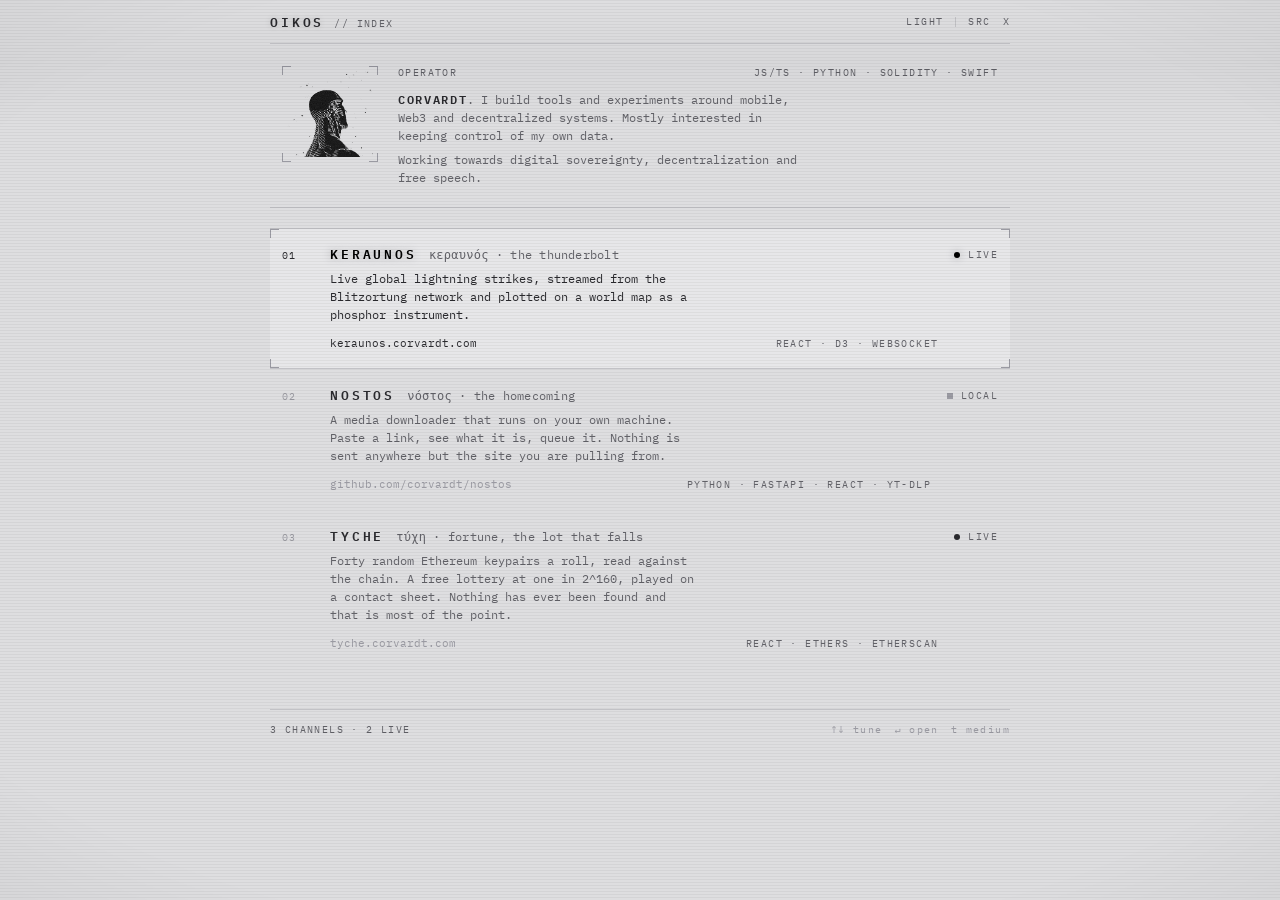
==== index.html @ 9ab6b2e3 "Put the mark on a tile, like the others" ====
<!doctype html>
<html lang="en">
  <head>
    <meta charset="UTF-8" />
    <link rel="icon" type="image/svg+xml" href="/glyph.svg" />
    <!-- Saved to a home screen, iOS ignores the favicon and will screenshot the
         page unless it is handed one of these. It masks its own rounded corners,
         so this one is drawn square and full bleed with the letter held clear of
         the crop; rounding it here would round it twice and show void at the
         corners. -->
    <link rel="apple-touch-icon" href="/apple-touch-icon.png" />
    <meta name="viewport" content="width=device-width, initial-scale=1.0" />
    <meta name="theme-color" content="#0a0a0b" media="(prefers-color-scheme: dark)" />
    <meta name="theme-color" content="#dedee0" media="(prefers-color-scheme: light)" />
    <meta name="description" content="oikos · a collection of projects and experiments." />
    <title>Oikos</title>

    <!-- The unfurl. `og.png` is drawn by `og.py` from the same catalogue the
         page renders, so the card cannot claim a station that is not here. -->
    <meta property="og:type" content="website" />
    <meta property="og:url" content="https://corvardt.com/" />
    <meta property="og:title" content="oikos // index" />
    <meta
      property="og:description"
      content="A collection of projects and experiments."
    />
    <meta property="og:image" content="https://corvardt.com/og.png" />
    <meta property="og:image:width" content="1200" />
    <meta property="og:image:height" content="630" />
    <meta
      property="og:image:alt"
      content="The oikos index on a black tube: the wordmark, then each project as a numbered channel with its stack and whether it is on air."
    />
    <meta name="twitter:card" content="summary_large_image" />
    <meta name="twitter:creator" content="@corvardt" />
    <!-- The two weights the first screen is built from, fetched in parallel with
         the stylesheet that declares them rather than after it. -->
    <link rel="preload" as="font" type="font/woff2" href="/fonts/ibm-plex-mono-400-latin.woff2" crossorigin />
    <link rel="preload" as="font" type="font/woff2" href="/fonts/ibm-plex-mono-600-latin.woff2" crossorigin />
    <link rel="stylesheet" href="/crt.css" />
    <link rel="stylesheet" href="/index.css" />
    <script>
      // Resolve the medium before first paint so the tube never flashes on
      // paper. The cookie is written on `.corvardt.com`, so a choice made on any
      // project carries here and back again.
      (function () {
        var m = document.cookie.match(/(?:^|;\s*)corvardt-theme=(dark|light)/);
        var t = m ? m[1] : matchMedia('(prefers-color-scheme: light)').matches ? 'light' : 'dark';
        document.documentElement.dataset.theme = t;
      })();
    </script>
  </head>
  <body>
    <div class="tube">
      <header class="head">
        <div class="mark">
          <span class="wordmark glow">OIKOS</span>
          <span class="label">&#47;&#47; index</span>
        </div>

        <nav class="controls">
          <button type="button" class="label" data-medium>dark</button>
          <span class="rule" aria-hidden="true"></span>
          <a class="label" href="https://github.com/corvardt" target="_blank" rel="noreferrer">src</a>
          <a class="label" href="https://twitter.com/corvardt" target="_blank" rel="noreferrer">x</a>
        </nav>
      </header>

      <main>
        <section class="operator">
          <figure class="portrait">
            <img src="/portrait.jpg" width="283" height="283" alt="corvardt" />
            <span class="tick tl"></span>
            <span class="tick tr"></span>
            <span class="tick bl"></span>
            <span class="tick br"></span>
          </figure>

          <div class="ident">
            <div class="foot">
              <span class="label">operator</span>
              <span class="label">js/ts · python · solidity · swift</span>
            </div>
            <p>
              <span class="who">CORVARDT</span>. I build tools and experiments around mobile,
              Web3 and decentralized systems. Mostly interested in keeping control of my own data.
            </p>
            <p class="creed">
              Working towards digital sovereignty, decentralization and free speech.
            </p>
          </div>
        </section>

        <ul class="records"></ul>
      </main>

      <footer class="footer">
        <span class="label" data-count></span>
        <span class="keys" aria-hidden="true">
          <kbd>↑↓ tune</kbd>
          <kbd>↵ open</kbd>
          <kbd>t medium</kbd>
        </span>
      </footer>
    </div>

    <!-- The glass. Above everything, catches nothing. -->
    <div class="crt" aria-hidden="true">
      <div class="crt-sweep"></div>
      <div class="crt-scanlines"></div>
      <div class="crt-vignette"></div>
    </div>

    <script type="module" src="/index.js"></script>
  </body>
</html>
---- crt.css ----
/* ── crt.css ────────────────────────────────────────────────────────────────
   The shared medium. Palette, glass and decay, carried verbatim from Keraunos
   so the index and every project subdomain are the same instrument. Nothing
   page-specific belongs in here — see index.css for that. */

/* ── Type ───────────────────────────────────────────────────────────────────
   Served from this origin, not from Google. A page whose creed line is about
   keeping control of your own data has no business handing every visitor's IP
   to a third party for a typeface. The files travel with this stylesheet: copy
   `fonts/` alongside it into each project.

   Latin and latin-ext only — Plex Mono ships no Greek, so the etymologies fall
   to the system mono either way, and `unicode-range` keeps latin-ext off the
   wire until something actually needs it. */
@font-face {
  font-family: 'IBM Plex Mono';
  font-style: normal;
  font-weight: 400;
  font-display: swap;
  src: url('/fonts/ibm-plex-mono-400-latin.woff2') format('woff2');
  unicode-range: U+0000-00FF, U+0131, U+0152-0153, U+02BB-02BC, U+02C6, U+02DA,
    U+02DC, U+0304, U+0308, U+0329, U+2000-206F, U+20AC, U+2122, U+2191, U+2193,
    U+2212, U+2215, U+FEFF, U+FFFD;
}

@font-face {
  font-family: 'IBM Plex Mono';
  font-style: normal;
  font-weight: 400;
  font-display: swap;
  src: url('/fonts/ibm-plex-mono-400-latin-ext.woff2') format('woff2');
  unicode-range: U+0100-02BA, U+02BD-02C5, U+02C7-02CC, U+02CE-02D7, U+02DD-02FF,
    U+0304, U+0308, U+0329, U+1D00-1DBF, U+1E00-1E9F, U+1EF2-1EFF, U+2020,
    U+20A0-20AB, U+20AD-20C0, U+2113, U+2C60-2C7F, U+A720-A7FF;
}

@font-face {
  font-family: 'IBM Plex Mono';
  font-style: normal;
  font-weight: 500;
  font-display: swap;
  src: url('/fonts/ibm-plex-mono-500-latin.woff2') format('woff2');
  unicode-range: U+0000-00FF, U+0131, U+0152-0153, U+02BB-02BC, U+02C6, U+02DA,
    U+02DC, U+0304, U+0308, U+0329, U+2000-206F, U+20AC, U+2122, U+2191, U+2193,
    U+2212, U+2215, U+FEFF, U+FFFD;
}

@font-face {
  font-family: 'IBM Plex Mono';
  font-style: normal;
  font-weight: 500;
  font-display: swap;
  src: url('/fonts/ibm-plex-mono-500-latin-ext.woff2') format('woff2');
  unicode-range: U+0100-02BA, U+02BD-02C5, U+02C7-02CC, U+02CE-02D7, U+02DD-02FF,
    U+0304, U+0308, U+0329, U+1D00-1DBF, U+1E00-1E9F, U+1EF2-1EFF, U+2020,
    U+20A0-20AB, U+20AD-20C0, U+2113, U+2C60-2C7F, U+A720-A7FF;
}

@font-face {
  font-family: 'IBM Plex Mono';
  font-style: normal;
  font-weight: 600;
  font-display: swap;
  src: url('/fonts/ibm-plex-mono-600-latin.woff2') format('woff2');
  unicode-range: U+0000-00FF, U+0131, U+0152-0153, U+02BB-02BC, U+02C6, U+02DA,
    U+02DC, U+0304, U+0308, U+0329, U+2000-206F, U+20AC, U+2122, U+2191, U+2193,
    U+2212, U+2215, U+FEFF, U+FFFD;
}

@font-face {
  font-family: 'IBM Plex Mono';
  font-style: normal;
  font-weight: 600;
  font-display: swap;
  src: url('/fonts/ibm-plex-mono-600-latin-ext.woff2') format('woff2');
  unicode-range: U+0100-02BA, U+02BD-02C5, U+02C7-02CC, U+02CE-02D7, U+02DD-02FF,
    U+0304, U+0308, U+0329, U+1D00-1DBF, U+1E00-1E9F, U+1EF2-1EFF, U+2020,
    U+20A0-20AB, U+20AD-20C0, U+2113, U+2C60-2C7F, U+A720-A7FF;
}

/* ── Dark ───────────────────────────────────────────────────────────────────
   Light emitted on black. White is reserved: nothing in the interface reaches
   it except the record currently tuned in. */
:root,
:root[data-theme='dark'] {
  color-scheme: dark;

  --c-void: #0a0a0b;
  --c-panel: #0f0f11;
  --c-line: #26262b;
  --c-land: #4c4c55;
  --c-dim: #7b7b81;
  --c-text: #c8c8cc;
  --c-strike: #ffffff;

  --ink-hot: #ffffff;
  --ink-rest: #c8c8cc;
  --scan: rgba(255, 255, 255, 0.05);
  --sweep: rgba(255, 255, 255, 0.028);
  --vignette: rgba(0, 0, 0, 0.62);
  --bloom: rgba(255, 255, 255, 0.14);
  --bloom-hot: rgba(255, 255, 255, 0.3);
}

/* ── Light ──────────────────────────────────────────────────────────────────
   The other readout: ink on a chart recorder's roll. A tube cannot be
   inverted, so light mode changes medium instead. Black takes over the
   reserved role; cool neutral stock, never cream. */
:root[data-theme='light'] {
  color-scheme: light;

  --c-void: #dedee0;
  --c-panel: #e7e7e9;
  --c-line: #c2c2c6;
  --c-land: #9a9aa2;
  --c-dim: #626268;
  --c-text: #2a2a2e;
  --c-strike: #000000;

  --ink-hot: #000000;
  --ink-rest: #2a2a2e;
  --scan: rgba(0, 0, 0, 0.045);
  --sweep: rgba(0, 0, 0, 0.022);
  --vignette: rgba(0, 0, 0, 0.14);
  /* Ink bleeds into paper fibres rather than glowing. */
  --bloom: rgba(0, 0, 0, 0.16);
  --bloom-hot: rgba(0, 0, 0, 0.28);
}

*,
*::before,
*::after {
  box-sizing: border-box;
  margin: 0;
  padding: 0;
}

html,
body {
  height: 100%;
}

body {
  background: var(--c-void);
  color: var(--c-text);
  font-family: 'IBM Plex Mono', ui-monospace, SFMono-Regular, monospace;
  font-size: 12px;
  line-height: 18px;
  /* Digits must not jitter as readouts tick. */
  font-variant-numeric: tabular-nums;
  -webkit-font-smoothing: antialiased;
}

:focus-visible {
  outline: 1px solid var(--c-text);
  outline-offset: 2px;
}

/* ── Phosphor bloom ─────────────────────────────────────────────────────────
   Lit pixels bleed into the glass. Reserved for live values, never for
   labels: the glow marks what is actually reading. */
.glow {
  text-shadow: 0 0 6px var(--bloom);
}

.glow-hot {
  text-shadow: 0 0 10px var(--bloom-hot);
}

/* ── The decay rule ─────────────────────────────────────────────────────────
   Anything that arrives comes in at full white and settles into the gray of
   the interface. */
@keyframes settle {
  from {
    color: var(--ink-hot);
    text-shadow: 0 0 10px var(--bloom-hot);
  }
  to {
    color: var(--ink-rest);
    text-shadow: 0 0 6px var(--bloom);
  }
}

@keyframes breathe {
  0%,
  100% {
    opacity: 1;
  }
  50% {
    opacity: 0.35;
  }
}

@keyframes seek {
  0%,
  100% {
    opacity: 0.25;
  }
  50% {
    opacity: 1;
  }
}

.settle {
  animation: settle 1.4s ease-out;
}

.breathe {
  animation: breathe 2.8s ease-in-out infinite;
}

.seek {
  animation: seek 1.6s ease-in-out infinite;
}

/* ── The glass ──────────────────────────────────────────────────────────────
   Sits above everything, catches no pointer events, and is the only place the
   retro treatment lives — the page underneath stays clean. */
.crt {
  position: fixed;
  inset: 0;
  z-index: 50;
  overflow: hidden;
  pointer-events: none;
}

.crt-scanlines {
  position: absolute;
  inset: 0;
  background-image: repeating-linear-gradient(
    to bottom,
    var(--scan) 0px,
    var(--scan) 1px,
    transparent 1px,
    transparent 3px
  );
}

.crt-vignette {
  position: absolute;
  inset: 0;
  background: radial-gradient(125% 105% at 50% 50%, transparent 52%, var(--vignette) 100%);
}

@keyframes refresh-sweep {
  from {
    transform: translateY(-14vh);
  }
  to {
    transform: translateY(104vh);
  }
}

.crt-sweep {
  position: absolute;
  inset-inline: 0;
  top: 0;
  height: 14vh;
  background: linear-gradient(to bottom, transparent, var(--sweep), transparent);
  animation: refresh-sweep 7.5s linear infinite;
}

/* ── HUD frame ──────────────────────────────────────────────────────────────
   Corner ticks instead of full borders: the frame reads as an instrument
   bezel and leaves the edges open. */
.tick {
  position: absolute;
  width: 9px;
  height: 9px;
  border-color: var(--c-land);
  border-style: solid;
  border-width: 0;
  pointer-events: none;
}

.tick.tl {
  top: 0;
  left: 0;
  border-top-width: 1px;
  border-left-width: 1px;
}

.tick.tr {
  top: 0;
  right: 0;
  border-top-width: 1px;
  border-right-width: 1px;
}

.tick.bl {
  bottom: 0;
  left: 0;
  border-bottom-width: 1px;
  border-left-width: 1px;
}

.tick.br {
  bottom: 0;
  right: 0;
  border-bottom-width: 1px;
  border-right-width: 1px;
}

::-webkit-scrollbar {
  width: 6px;
  height: 6px;
}

::-webkit-scrollbar-track {
  background: transparent;
}

::-webkit-scrollbar-thumb {
  background-color: var(--c-line);
}

::-webkit-scrollbar-thumb:hover {
  background-color: var(--c-land);
}

@media (prefers-reduced-motion: reduce) {
  .settle,
  .breathe,
  .seek,
  .crt-sweep {
    animation: none;
  }
}
---- index.css ----
/* ── index.css ──────────────────────────────────────────────────────────────
   The index itself. A short body of work is not a grid of cards — it is a set
   of channels you tune between, so the page is one tube and each project is a
   station on it. Only the tuned record reaches the reserved white. */

.tube {
  display: flex;
  flex-direction: column;
  min-height: 100%;
  max-width: 780px;
  margin: 0 auto;
  padding: 0 20px;
}

/* ── Head ───────────────────────────────────────────────────────────────── */

.head {
  display: flex;
  align-items: center;
  justify-content: space-between;
  gap: 16px;
  height: 44px;
  flex-shrink: 0;
  border-bottom: 1px solid var(--c-line);
}

.mark {
  display: flex;
  align-items: baseline;
  gap: 10px;
}

.wordmark {
  font-size: 13px;
  font-weight: 600;
  letter-spacing: 0.22em;
  color: var(--c-text);
}

/* Every control and caption on the page reads as the same kind of thing. */
.label {
  font-size: 10px;
  line-height: 14px;
  text-transform: uppercase;
  letter-spacing: 0.14em;
  color: var(--c-dim);
}

.controls {
  display: flex;
  align-items: center;
  gap: 12px;
}

button.label,
a.label {
  background: none;
  border: 0;
  font: inherit;
  font-size: 10px;
  letter-spacing: 0.14em;
  text-transform: uppercase;
  text-decoration: none;
  cursor: pointer;
  transition: color 120ms linear;
}

button.label:hover,
a.label:hover {
  color: var(--c-text);
}

.rule {
  width: 1px;
  height: 10px;
  background: var(--c-line);
}

/* ── Records ────────────────────────────────────────────────────────────── */

/* ── Operator ───────────────────────────────────────────────────────────────
   Who is transmitting. It sits above the channels and stays quiet: the tuning
   is the only thing on this page allowed to be loud. */

/* Two columns, two children: the plate and everything it identifies. */
.operator {
  display: grid;
  grid-template-columns: 96px minmax(0, 1fr);
  align-items: start;
  column-gap: 20px;
  padding: 22px 12px 20px;
  border-bottom: 1px solid var(--c-line);
}

/* The portrait is composited into the medium rather than pasted on top of it:
   on the tube the black plate is screened away, so the figure reads as light
   the tube is emitting; on paper it is inverted and multiplied, so it reads as
   ink laid into the stock. Same two rules the rest of the instrument follows. */
.portrait {
  position: relative;
  width: 96px;
  height: 96px;
  padding: 5px;
}

.portrait img {
  display: block;
  width: 100%;
  height: 100%;
  object-fit: cover;
  mix-blend-mode: screen;
  /* Held just under the interface white, which belongs to the tuned record. */
  filter: grayscale(1) contrast(1.08) brightness(0.9);
}

:root[data-theme='light'] .portrait img {
  mix-blend-mode: multiply;
  filter: grayscale(1) invert(1) contrast(1.05);
}

/* The eyebrow row is the record `.foot` pattern reused, so the operator reads
   as one more entry in the same catalogue rather than a different kind of
   thing — but it leads here, so it carries no top margin. */
.operator .foot {
  margin-top: 0;
}

.operator p {
  max-width: 58ch;
  margin-top: 10px;
  color: var(--c-dim);
}

.operator .creed {
  margin-top: 6px;
}

.who {
  font-weight: 600;
  letter-spacing: 0.14em;
  color: var(--c-text);
}

.creed {
  color: var(--c-land);
}

.records {
  flex: 1;
  padding: 20px 0 40px;
  list-style: none;
}

/* Each record is its own surface. Tuning repaints a record's full width, and a
   pointer crossing the list upward hands that repaint from one record to the
   one *above* it — backwards through the order the page is painted in, which is
   where the browser's merging of those regions goes wrong and leaves a record
   still wearing the panel it just gave up: a band exactly one record tall.
   Given a surface of its own, a record's tuning is a property of that surface
   and never asks the page beneath it to repaint at all. */
.record {
  position: relative;
  display: grid;
  grid-template-columns: 32px 1fr auto;
  gap: 0 16px;
  padding: 16px 12px;
  text-decoration: none;
  color: inherit;
  border-top: 1px solid transparent;
  border-bottom: 1px solid transparent;
  transform: translateZ(0);
}

.record + .record {
  margin-top: 2px;
}

/* The channel number is a keyboard address, not an ornament: press it to
   tune. It only lights up on the station you are actually on. */
.channel {
  font-size: 10px;
  letter-spacing: 0.14em;
  color: var(--c-land);
  padding-top: 2px;
}

.name {
  font-size: 13px;
  font-weight: 600;
  letter-spacing: 0.22em;
  color: var(--c-text);
  transition:
    color 140ms linear,
    text-shadow 140ms linear;
}

.etym {
  color: var(--c-dim);
  margin-left: 12px;
  letter-spacing: 0.02em;
}

.desc {
  max-width: 52ch;
  margin-top: 6px;
  color: var(--c-dim);
  transition: color 140ms linear;
}

.foot {
  display: flex;
  flex-wrap: wrap;
  align-items: baseline;
  justify-content: space-between;
  gap: 4px 16px;
  margin-top: 10px;
}

.addr {
  font-size: 11px;
  color: var(--c-land);
  transition: color 140ms linear;
}

.state {
  display: flex;
  align-items: center;
  gap: 8px;
  align-self: start;
  padding-top: 3px;
}

.dot {
  width: 6px;
  height: 6px;
  border-radius: 50%;
  background: var(--c-land);
  flex-shrink: 0;
}

/* ── Tuned ──────────────────────────────────────────────────────────────────
   Hover and keyboard land in the same state, because they mean the same
   thing. This is the only place white is spent. */
.record.tuned {
  border-color: var(--c-line);
  background: var(--c-panel);
}

.record.tuned .channel {
  color: var(--c-text);
}

.record.tuned .name {
  color: var(--c-strike);
  text-shadow: 0 0 10px var(--bloom-hot);
}

.record.tuned .desc {
  color: var(--c-text);
}

.record.tuned .addr {
  color: var(--c-text);
}

.record.tuned .tick {
  opacity: 1;
}

.record .tick {
  opacity: 0;
  transition: opacity 140ms linear;
}

/* A station that is on air keeps a slow idle beat, so a quiet page reads as
   running rather than as dead. */
.record[data-status='live'] .dot {
  background: var(--c-text);
}

.record.tuned[data-status='live'] .dot {
  background: var(--c-strike);
  box-shadow: 0 0 8px var(--bloom-hot);
}

.record[data-status='building'] .dot {
  background: transparent;
  box-shadow: inset 0 0 0 1px var(--c-land);
}

/* Not on air and not meant to be: it runs on your own machine. The round
   indicator belongs to things being received, so this one is square. */
.record[data-status='local'] .dot {
  border-radius: 0;
  background: var(--c-land);
}

.record.tuned[data-status='local'] .dot {
  background: var(--c-text);
}

/* ── Vacant ─────────────────────────────────────────────────────────────────
   An unassigned channel is not filler: it is what the set does with a station
   that has not been built yet, and it says where the next one goes. */
.record.vacant {
  cursor: default;
}

.record.vacant .name {
  color: var(--c-line);
  letter-spacing: 0.14em;
  font-weight: 400;
  font-size: 11px;
  text-transform: uppercase;
}

.record.vacant .channel {
  color: var(--c-line);
}

/* ── Foot ───────────────────────────────────────────────────────────────── */

.footer {
  display: flex;
  align-items: center;
  justify-content: space-between;
  gap: 16px;
  flex-shrink: 0;
  height: 40px;
  border-top: 1px solid var(--c-line);
}

.keys {
  display: flex;
  gap: 12px;
}

.keys kbd {
  font: inherit;
  font-size: 10px;
  letter-spacing: 0.14em;
  color: var(--c-land);
}

@media (max-width: 620px) {
  /* The plate stays beside the text at every width; it only gets smaller. */
  .operator {
    grid-template-columns: 72px minmax(0, 1fr);
    column-gap: 14px;
    padding: 18px 10px 16px;
  }

  .portrait {
    width: 72px;
    height: 72px;
  }

  .record {
    grid-template-columns: 24px 1fr;
    gap: 0 12px;
    padding: 14px 10px;
  }

  .state {
    grid-column: 2;
    padding-top: 10px;
  }

  .etym {
    display: block;
    margin-left: 0;
  }

  .keys {
    display: none;
  }
}
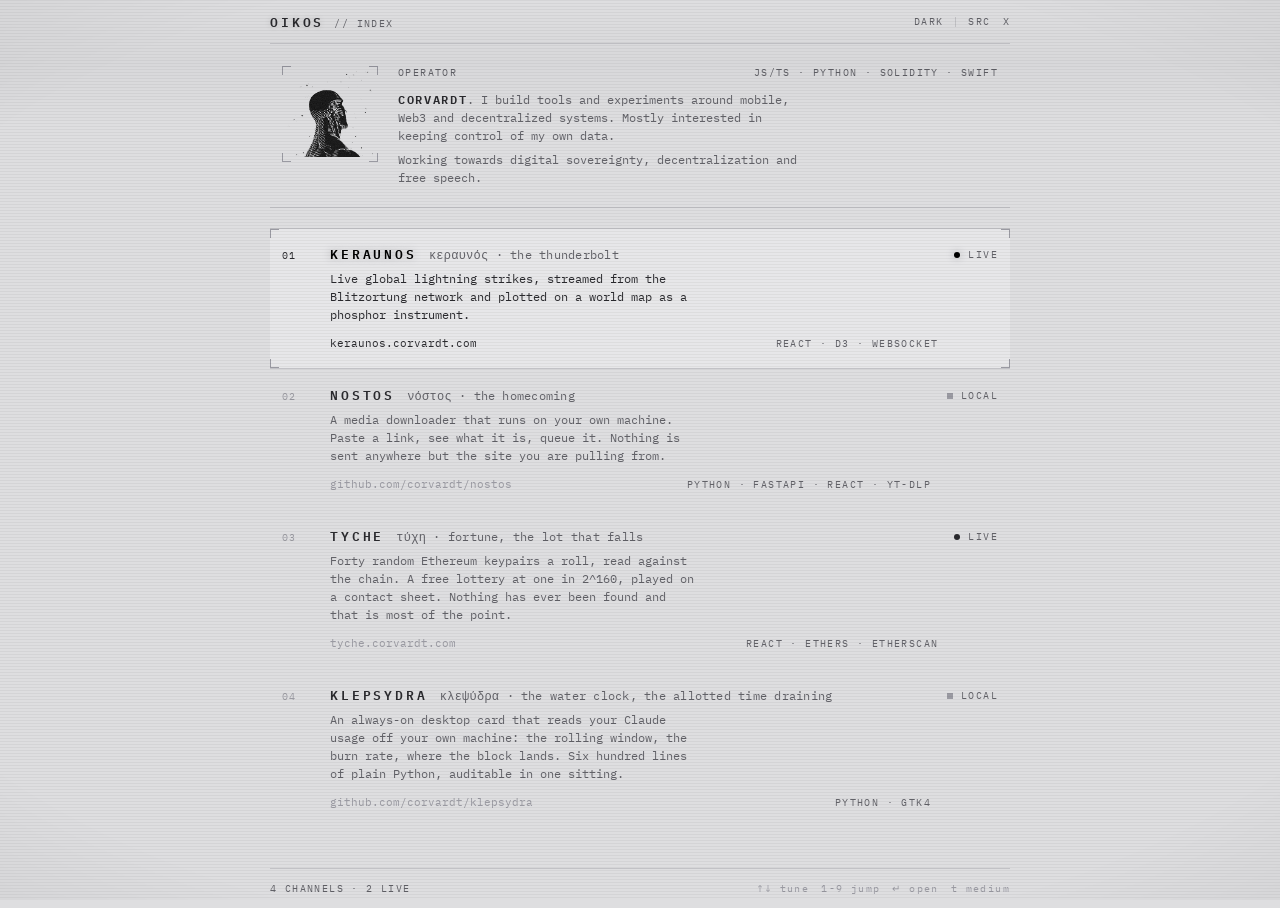
==== commit 66bbb98c: "Let the index lock on, and name the control for what it does" ====
--- a/index.html
+++ b/index.html
@@ -10,8 +10,10 @@
          corners. -->
     <link rel="apple-touch-icon" href="/apple-touch-icon.png" />
     <meta name="viewport" content="width=device-width, initial-scale=1.0" />
-    <meta name="theme-color" content="#0a0a0b" media="(prefers-color-scheme: dark)" />
-    <meta name="theme-color" content="#dedee0" media="(prefers-color-scheme: light)" />
+    <!-- One tag, not one per scheme: the reader's choice is a cookie that can
+         disagree with the system, and a media-gated tag cannot see it. The
+         inline script below sets it from the palette that actually won. -->
+    <meta name="theme-color" content="#0a0a0b" />
     <meta name="description" content="oikos · a collection of projects and experiments." />
     <title>Oikos</title>
 
@@ -47,19 +49,26 @@
         var m = document.cookie.match(/(?:^|;\s*)corvardt-theme=(dark|light)/);
         var t = m ? m[1] : matchMedia('(prefers-color-scheme: light)').matches ? 'light' : 'dark';
         document.documentElement.dataset.theme = t;
+        // Read back off the palette rather than repeating its hexes here. This
+        // script runs after the stylesheets, so `--c-void` is already resolved.
+        document.querySelector('meta[name=theme-color]').content = getComputedStyle(
+          document.documentElement
+        ).getPropertyValue('--c-void').trim();
       })();
     </script>
   </head>
   <body>
     <div class="tube">
       <header class="head">
-        <div class="mark">
+        <h1 class="mark">
           <span class="wordmark glow">OIKOS</span>
           <span class="label">&#47;&#47; index</span>
-        </div>
+        </h1>
 
         <nav class="controls">
-          <button type="button" class="label" data-medium>dark</button>
+          <!-- The medium it would switch you to. Dark is the default, so the
+               control offers light until the script reads the real one. -->
+          <button type="button" class="label" data-medium aria-label="switch to light">light</button>
           <span class="rule" aria-hidden="true"></span>
           <a class="label" href="https://github.com/corvardt" target="_blank" rel="noreferrer">src</a>
           <a class="label" href="https://twitter.com/corvardt" target="_blank" rel="noreferrer">x</a>
@@ -98,6 +107,7 @@
         <span class="label" data-count></span>
         <span class="keys" aria-hidden="true">
           <kbd>↑↓ tune</kbd>
+          <kbd>1-9 jump</kbd>
           <kbd>↵ open</kbd>
           <kbd>t medium</kbd>
         </span>
--- a/index.css
+++ b/index.css
@@ -24,10 +24,15 @@
   border-bottom: 1px solid var(--c-line);
 }
 
+/* The wordmark is the page's heading, so it is one. Both children set their
+   own size and weight; these two only stop the `h1` defaults from reaching the
+   caption beside it. */
 .mark {
   display: flex;
   align-items: baseline;
   gap: 10px;
+  font-size: 13px;
+  font-weight: 400;
 }
 
 .wordmark {
@@ -194,6 +199,12 @@
     text-shadow 140ms linear;
 }
 
+/* Held at full white through its delay, so the set warms up together and locks
+   on in order rather than each name flashing after sitting cold. */
+.name.settle {
+  animation-fill-mode: backwards;
+}
+
 .etym {
   color: var(--c-dim);
   margin-left: 12px;
@@ -276,6 +287,7 @@
    running rather than as dead. */
 .record[data-status='live'] .dot {
   background: var(--c-text);
+  animation: breathe 2.8s ease-in-out infinite;
 }
 
 .record.tuned[data-status='live'] .dot {
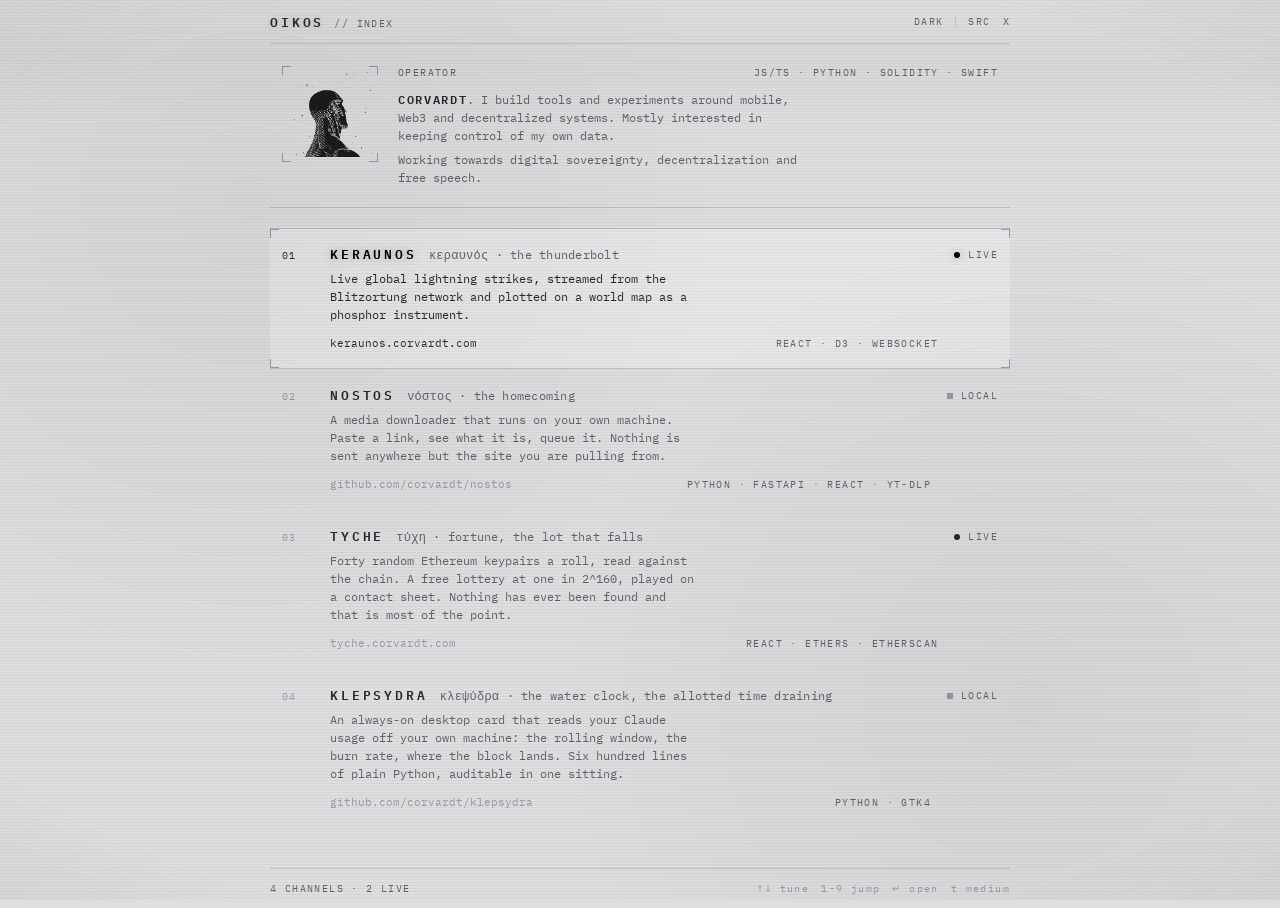
==== commit 09607e6b: "Let the tube emit unevenly" ====
--- a/index.html
+++ b/index.html
@@ -116,6 +116,7 @@
 
     <!-- The glass. Above everything, catches nothing. -->
     <div class="crt" aria-hidden="true">
+      <div class="crt-drift"></div>
       <div class="crt-sweep"></div>
       <div class="crt-scanlines"></div>
       <div class="crt-vignette"></div>
--- a/crt.css
+++ b/crt.css
@@ -100,6 +100,11 @@
   --vignette: rgba(0, 0, 0, 0.62);
   --bloom: rgba(255, 255, 255, 0.14);
   --bloom-hot: rgba(255, 255, 255, 0.3);
+  /* Its own token, not the sweep's. A broad field needs several times the
+     alpha of a narrow band to read at all, and the two are tuned by eye on a
+     real display — turn this down if the glass starts to look dirty rather
+     than uneven. */
+  --drift: rgba(255, 255, 255, 0.055);
 }
 
 /* ── Light ──────────────────────────────────────────────────────────────────
@@ -125,6 +130,9 @@
   /* Ink bleeds into paper fibres rather than glowing. */
   --bloom: rgba(0, 0, 0, 0.16);
   --bloom-hot: rgba(0, 0, 0, 0.28);
+  /* Stock is not evenly lit either, but paper shows a shadow sooner than a
+     tube shows a bloom, so it takes less. */
+  --drift: rgba(0, 0, 0, 0.04);
 }
 
 *,
@@ -260,6 +268,70 @@
   animation: refresh-sweep 7.5s linear infinite;
 }
 
+/* ── Phosphor drift ─────────────────────────────────────────────────────────
+   A tube does not emit evenly. Two very soft blooms wander the glass on
+   periods that do not divide into each other, so the brightness across the
+   page is never flat and never quite repeats — the sweep passing over an
+   unevenness rather than over a blank.
+
+   Transform only. These are full-viewport layers, and animating anything that
+   repaints would hand the compositor the whole page on every frame; an
+   animated transform gets a layer of its own and costs nearly nothing. They
+   sit under the scanlines and the vignette, which is the order the glass is
+   built in. */
+.crt-drift {
+  position: absolute;
+  inset: 0;
+}
+
+.crt-drift::before,
+.crt-drift::after {
+  content: '';
+  position: absolute;
+  /* Wide enough to have no edge on screen, tight enough that the falloff still
+     changes from one side of the page to the other. Spread it much further and
+     the gradient per pixel drops under what a display can show, which is a
+     bloom that is technically there and invisible. */
+  width: 75vmax;
+  height: 75vmax;
+  background: radial-gradient(closest-side, var(--drift), transparent);
+  animation: drift-a 37s ease-in-out infinite alternate;
+}
+
+/* Held off the corners: the vignette is at its heaviest there and would eat
+   most of what these are for. */
+.crt-drift::before {
+  top: -22vmax;
+  left: -18vmax;
+}
+
+.crt-drift::after {
+  bottom: -22vmax;
+  right: -18vmax;
+  animation-name: drift-b;
+  animation-duration: 53s;
+}
+
+/* Two vectors rather than one run backwards: parallel blooms read as a single
+   layer sliding, crossing ones read as the tube being uneven. */
+@keyframes drift-a {
+  from {
+    transform: translate3d(0, 0, 0);
+  }
+  to {
+    transform: translate3d(26vmax, 16vmax, 0);
+  }
+}
+
+@keyframes drift-b {
+  from {
+    transform: translate3d(0, 0, 0);
+  }
+  to {
+    transform: translate3d(-21vmax, 13vmax, 0);
+  }
+}
+
 /* ── HUD frame ──────────────────────────────────────────────────────────────
    Corner ticks instead of full borders: the frame reads as an instrument
    bezel and leaves the edges open. */
@@ -322,7 +394,9 @@
   .settle,
   .breathe,
   .seek,
-  .crt-sweep {
+  .crt-sweep,
+  .crt-drift::before,
+  .crt-drift::after {
     animation: none;
   }
 }
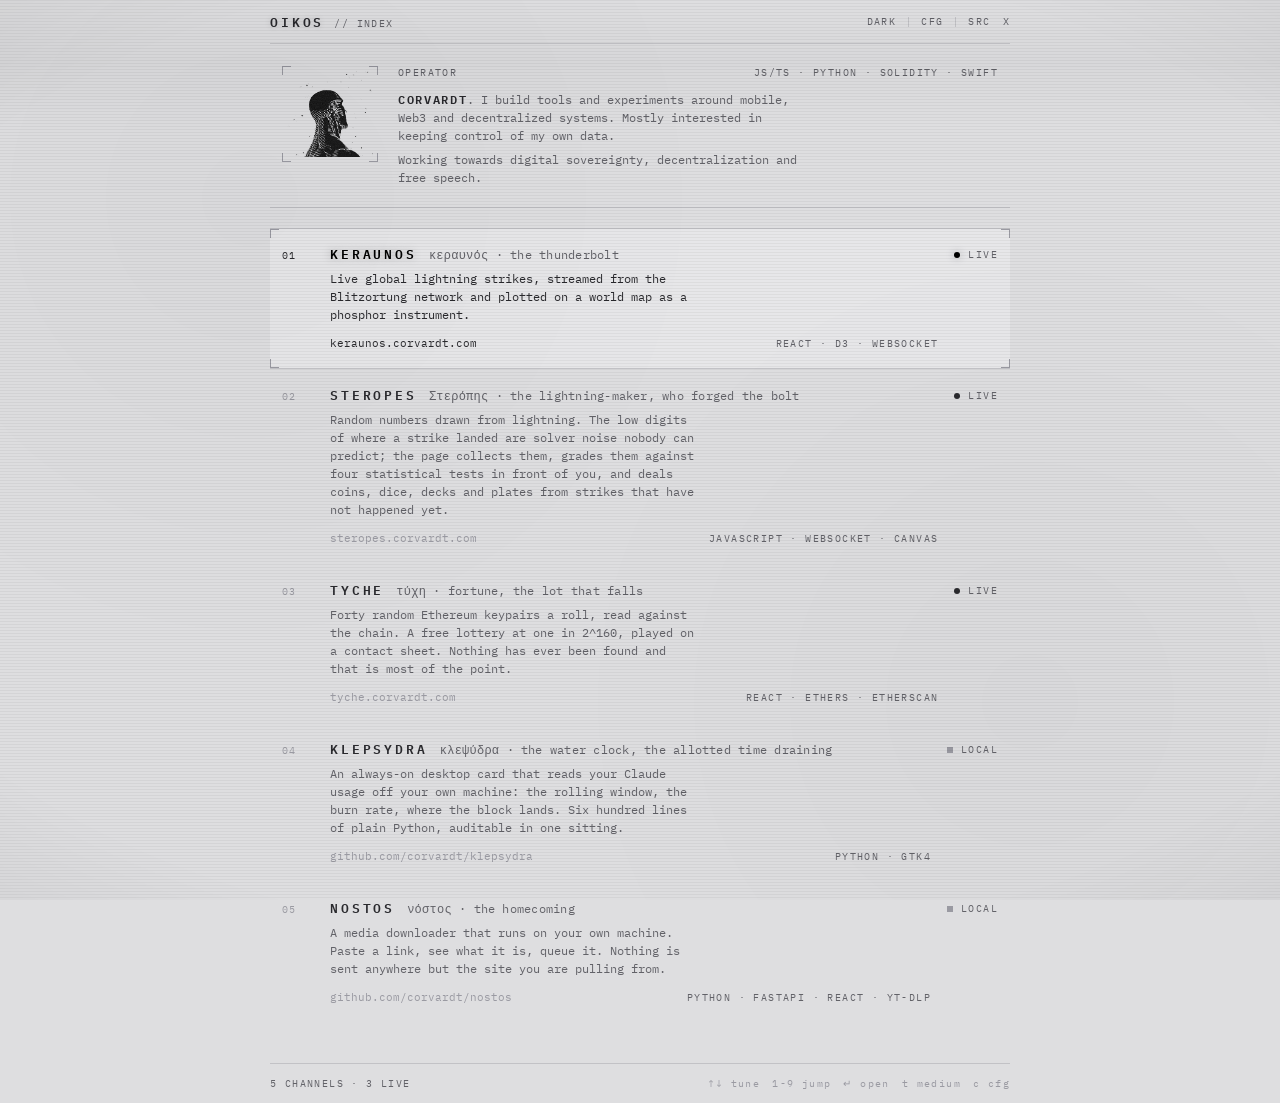
==== commit 6f7e0646: "standard" ====
--- a/index.html
+++ b/index.html
@@ -2,13 +2,13 @@
 <html lang="en">
   <head>
     <meta charset="UTF-8" />
-    <link rel="icon" type="image/svg+xml" href="/glyph.svg" />
+    <link rel="icon" type="image/svg+xml" href="/assets/glyph.svg" />
     <!-- Saved to a home screen, iOS ignores the favicon and will screenshot the
          page unless it is handed one of these. It masks its own rounded corners,
          so this one is drawn square and full bleed with the letter held clear of
          the crop; rounding it here would round it twice and show void at the
          corners. -->
-    <link rel="apple-touch-icon" href="/apple-touch-icon.png" />
+    <link rel="apple-touch-icon" href="/assets/apple-touch-icon.png" />
     <meta name="viewport" content="width=device-width, initial-scale=1.0" />
     <!-- One tag, not one per scheme: the reader's choice is a cookie that can
          disagree with the system, and a media-gated tag cannot see it. The
@@ -26,7 +26,7 @@
       property="og:description"
       content="A collection of projects and experiments."
     />
-    <meta property="og:image" content="https://corvardt.com/og.png" />
+    <meta property="og:image" content="https://corvardt.com/assets/og.png" />
     <meta property="og:image:width" content="1200" />
     <meta property="og:image:height" content="630" />
     <meta
@@ -70,6 +70,11 @@
                control offers light until the script reads the real one. -->
           <button type="button" class="label" data-medium aria-label="switch to light">light</button>
           <span class="rule" aria-hidden="true"></span>
+          <!-- Everything the reader sets, in one place, the way the set's
+               instruments carry it. The medium stays on the bezel as well
+               because it is the one setting anyone comes back to. -->
+          <button type="button" class="label" id="cfg-open" aria-haspopup="dialog">cfg</button>
+          <span class="rule" aria-hidden="true"></span>
           <a class="label" href="https://github.com/corvardt" target="_blank" rel="noreferrer">src</a>
           <a class="label" href="https://twitter.com/corvardt" target="_blank" rel="noreferrer">x</a>
         </nav>
@@ -78,7 +83,7 @@
       <main>
         <section class="operator">
           <figure class="portrait">
-            <img src="/portrait.jpg" width="283" height="283" alt="corvardt" />
+            <img src="/assets/portrait.jpg" width="283" height="283" alt="corvardt" />
             <span class="tick tl"></span>
             <span class="tick tr"></span>
             <span class="tick bl"></span>
@@ -103,6 +108,82 @@
         <ul class="records"></ul>
       </main>
 
+      <!-- A real dialog, so the backdrop, the escape key and the focus trap are
+           the browser's rather than three more things to get wrong here. -->
+      <dialog class="sheet" id="cfg" aria-label="configuration">
+        <span class="tick tl"></span><span class="tick tr"></span>
+        <span class="tick bl"></span><span class="tick br"></span>
+        <div class="card-head">
+          <span class="card-label glow">configuration</span>
+          <button type="button" class="label" id="cfg-close" aria-label="Close">[ esc ]</button>
+        </div>
+
+        <!-- The tube, then what is in front of it: the same groups in the same
+             order the set's instruments carry, so a reader who has set one of
+             them is not looking for anything twice. The index has no coating
+             and no contrast of its own, so those two rows are simply not here
+             rather than here and inert. -->
+        <section class="group">
+          <div class="group-head"><span>tube</span></div>
+          <div class="set">
+            <span>medium</span>
+            <div class="choices" id="cfg-medium">
+              <button type="button" class="label" data-medium-choice="dark">dark</button>
+              <button type="button" class="label" data-medium-choice="light">light</button>
+            </div>
+          </div>
+          <p class="note">
+            <b>dark</b> is phosphor on black, <b>light</b> is ink on chart stock.
+            The choice is a cookie on the domain, so it carries to every project.
+          </p>
+        </section>
+
+        <section class="group">
+          <div class="group-head"><span>screen</span></div>
+          <div class="set">
+            <span>scanlines</span>
+            <div class="choices">
+              <button type="button" class="label" data-glass="scanlines" data-glass-choice="on">on</button>
+              <button type="button" class="label" data-glass="scanlines" data-glass-choice="off">off</button>
+            </div>
+          </div>
+          <div class="set">
+            <span>refresh sweep</span>
+            <div class="choices">
+              <button type="button" class="label" data-glass="sweep" data-glass-choice="on">on</button>
+              <button type="button" class="label" data-glass="sweep" data-glass-choice="off">off</button>
+            </div>
+          </div>
+          <div class="set">
+            <span>phosphor drift</span>
+            <div class="choices">
+              <button type="button" class="label" data-glass="drift" data-glass-choice="on">on</button>
+              <button type="button" class="label" data-glass="drift" data-glass-choice="off">off</button>
+            </div>
+          </div>
+          <p class="note">
+            A tube does not emit evenly. Two very soft blooms wander the glass on
+            periods that do not divide into each other, so the brightness across
+            the page is never flat and never quite repeats.
+          </p>
+        </section>
+
+        <!-- The panel's own glass. A modal dialog is drawn in the top layer,
+             above every z-index on the page, so the one thing the glass over
+             the page cannot reach is this sheet. This is the same four layers
+             over the same viewport, drawn from inside the top layer instead;
+             the one on the page is hidden while it shows, so there is still
+             only ever one pane of glass. Its animations are wound forward to
+             the page's on the way in, or the sweep would restart every time the
+             panel opened. -->
+        <div class="crt" id="cfg-glass" aria-hidden="true">
+          <div class="crt-drift"></div>
+          <div class="crt-sweep"></div>
+          <div class="crt-scanlines"></div>
+          <div class="crt-vignette"></div>
+        </div>
+      </dialog>
+
       <footer class="footer">
         <span class="label" data-count></span>
         <span class="keys" aria-hidden="true">
@@ -110,6 +191,7 @@
           <kbd>1-9 jump</kbd>
           <kbd>↵ open</kbd>
           <kbd>t medium</kbd>
+          <kbd>c cfg</kbd>
         </span>
       </footer>
     </div>
--- a/crt.css
+++ b/crt.css
@@ -103,8 +103,10 @@
   /* Its own token, not the sweep's. A broad field needs several times the
      alpha of a narrow band to read at all, and the two are tuned by eye on a
      real display — turn this down if the glass starts to look dirty rather
-     than uneven. */
-  --drift: rgba(255, 255, 255, 0.055);
+     than uneven. Held under the sweep now: an unevenness that can be pointed
+     at has stopped being one, and the tube reads better when the drift is
+     something you only notice by its absence. */
+  --drift: rgba(255, 255, 255, 0.024);
 }
 
 /* ── Light ──────────────────────────────────────────────────────────────────
@@ -132,7 +134,7 @@
   --bloom-hot: rgba(0, 0, 0, 0.28);
   /* Stock is not evenly lit either, but paper shows a shadow sooner than a
      tube shows a bloom, so it takes less. */
-  --drift: rgba(0, 0, 0, 0.04);
+  --drift: rgba(0, 0, 0, 0.018);
 }
 
 *,
@@ -266,6 +268,9 @@
   height: 14vh;
   background: linear-gradient(to bottom, transparent, var(--sweep), transparent);
   animation: refresh-sweep 7.5s linear infinite;
+  /* It runs forever over the whole viewport. Promised to the compositor so it
+     moves as a layer instead of repainting the glass beneath it. */
+  will-change: transform;
 }
 
 /* ── Phosphor drift ─────────────────────────────────────────────────────────
@@ -312,6 +317,17 @@
   animation-duration: 53s;
 }
 
+/* The three pieces of glass a reader can take off, all of them from the same
+   kind of attribute on the root: the medium owns what they look like, and this
+   only says whether the tube is wearing them. The drift is the faintest of the
+   three and the most expensive to composite, so it is the first one worth
+   removing on a machine that is struggling. */
+:root[data-scanlines='off'] .crt-scanlines,
+:root[data-sweep='off'] .crt-sweep,
+:root[data-drift='off'] .crt-drift {
+  display: none;
+}
+
 /* Two vectors rather than one run backwards: parallel blooms read as a single
    layer sliding, crossing ones read as the tube being uneven. */
 @keyframes drift-a {
--- a/index.css
+++ b/index.css
@@ -354,6 +354,144 @@
   color: var(--c-land);
 }
 
+/* ── Configuration ──────────────────────────────────────────────────────────
+   The set's panel, on the index. Everything modal about it — the ground behind,
+   Escape, keeping Tab inside — is the browser's, which is most of why it is a
+   <dialog> and not another div. */
+.sheet {
+  /* What centres a modal dialog: the UA sets `inset: 0` and this, and the
+     medium's reset zeroes every margin on the page, this one included. Without
+     it the panel sits in the top-left corner. */
+  margin: auto;
+  width: min(30rem, calc(100% - 3rem));
+  max-height: calc(100% - 6rem);
+  overflow-y: auto;
+  color: var(--c-text);
+  background: var(--c-panel);
+  border: 1px solid var(--c-line);
+  /* Nothing on the panel itself: it is a stack of ruled sections, and each one
+     carries its own. */
+  padding: 0;
+}
+
+.sheet::backdrop {
+  background: color-mix(in srgb, var(--c-void) 72%, transparent);
+}
+
+/* One pane at a time: the sheet carries its own, and it covers the same
+   viewport from inside the top layer. */
+body:has(.sheet[open]) > .crt {
+  visibility: hidden;
+}
+
+/* The panel's own bezel row, ruled off from what it holds and staying put if
+   the panel ever holds more than one screen of settings. */
+.card-head {
+  position: sticky;
+  top: 0;
+  z-index: 1;
+  display: flex;
+  align-items: baseline;
+  justify-content: space-between;
+  gap: 1rem;
+  padding: 0.75rem 1.25rem;
+  background: var(--c-panel);
+  border-bottom: 1px solid var(--c-line);
+}
+
+/* The title names the panel rather than labelling a value, so it takes the
+   wordmark's spacing and the text colour, not a caption's. */
+.card-label {
+  font-size: 10px;
+  line-height: 14px;
+  text-transform: uppercase;
+  letter-spacing: 0.22em;
+  color: var(--c-text);
+}
+
+.group {
+  padding: 0.75rem 1.25rem;
+}
+
+.group + .group {
+  border-top: 1px solid var(--c-line);
+}
+
+/* A caption trailed by a rule, the series' section break. */
+.group-head {
+  display: flex;
+  align-items: center;
+  gap: 0.625rem;
+  padding-bottom: 0.25rem;
+}
+
+.group-head span {
+  font-size: 10px;
+  line-height: 14px;
+  text-transform: uppercase;
+  letter-spacing: 0.14em;
+  color: var(--c-dim);
+  flex-shrink: 0;
+}
+
+.group-head::after {
+  content: '';
+  flex: 1;
+  height: 1px;
+  background: var(--c-line);
+}
+
+/* The name of a setting and its control: caption on the left, the choices
+   right-aligned to the edge every other row in the panel ends at. The shape
+   every instrument in the set presents a setting in. */
+.set {
+  display: flex;
+  align-items: baseline;
+  justify-content: space-between;
+  gap: 1rem;
+  padding: 0.375rem 0;
+}
+
+.set > span {
+  flex-shrink: 0;
+  font-size: 10px;
+  line-height: 14px;
+  text-transform: uppercase;
+  letter-spacing: 0.14em;
+  color: var(--c-dim);
+}
+
+/* Bare labels, not boxes. Every control on this page is a small caps word that
+   lights when you point at it, and the panel is not where that stops being
+   true. Wrapping rather than overflowing: a row running off the edge of the
+   panel is worse than a second line. */
+.choices {
+  display: flex;
+  flex-wrap: wrap;
+  align-items: center;
+  justify-content: flex-end;
+  gap: 0.75rem;
+}
+
+/* The one that is on is simply lit, which is how a held control is marked
+   everywhere else on the page. */
+.choices .label[aria-pressed='true'] {
+  color: var(--c-text);
+}
+
+.note {
+  max-width: 46ch;
+  font-size: 11px;
+  line-height: 20px;
+  color: var(--c-dim);
+  margin-top: 0.5rem;
+}
+
+.note b {
+  font-weight: 400;
+  color: var(--c-text);
+}
+
 @media (max-width: 620px) {
   /* The plate stays beside the text at every width; it only gets smaller. */
   .operator {
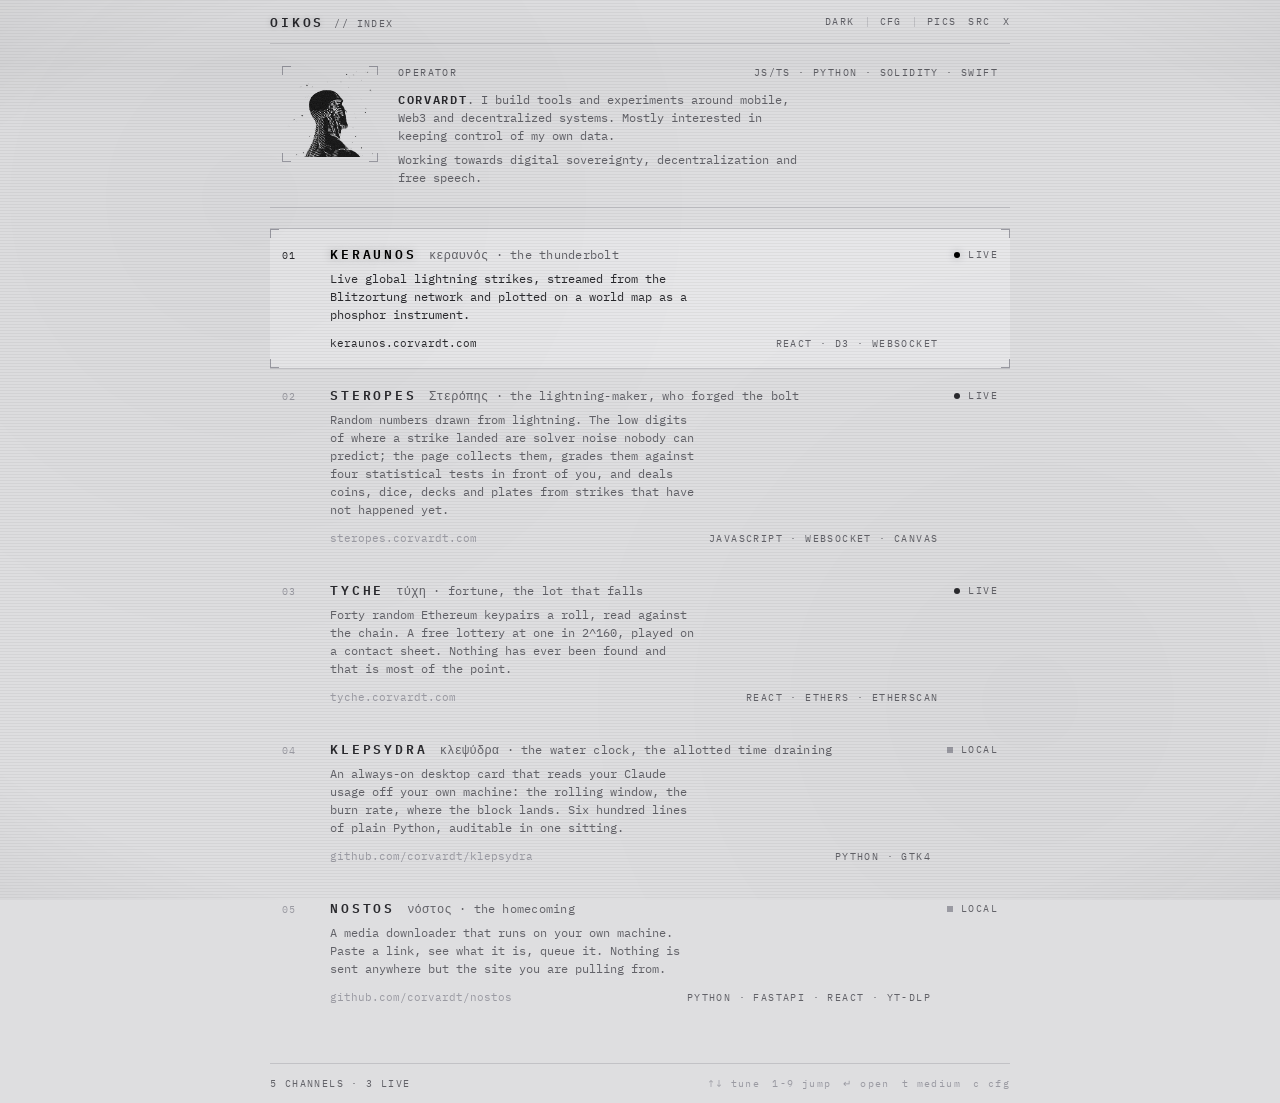
==== commit 42922b99: "added opsis" ====
--- a/index.html
+++ b/index.html
@@ -16,6 +16,7 @@
     <meta name="theme-color" content="#0a0a0b" />
     <meta name="description" content="oikos · a collection of projects and experiments." />
     <title>Oikos</title>
+    <link rel="canonical" href="https://corvardt.com/" />
 
     <!-- The unfurl. `og.png` is drawn by `og.py` from the same catalogue the
          page renders, so the card cannot claim a station that is not here. -->
@@ -75,6 +76,7 @@
                because it is the one setting anyone comes back to. -->
           <button type="button" class="label" id="cfg-open" aria-haspopup="dialog">cfg</button>
           <span class="rule" aria-hidden="true"></span>
+          <a class="label" href="https://opsis.corvardt.com">pics</a>
           <a class="label" href="https://github.com/corvardt" target="_blank" rel="noreferrer">src</a>
           <a class="label" href="https://twitter.com/corvardt" target="_blank" rel="noreferrer">x</a>
         </nav>
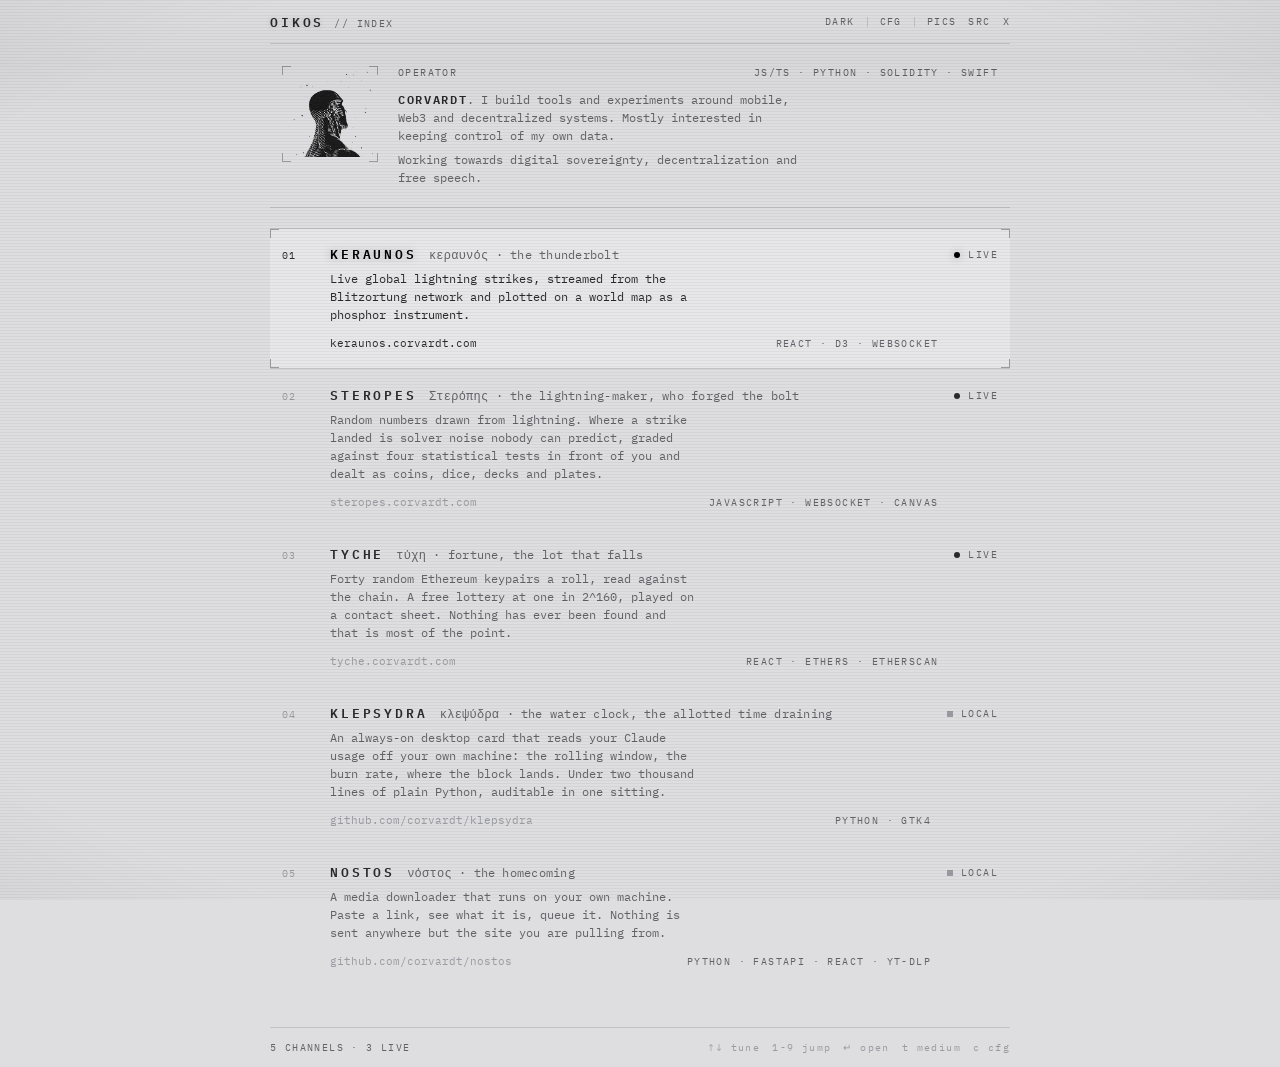
==== commit 1735b60a: "drift off" ====
--- a/index.html
+++ b/index.html
@@ -1,5 +1,5 @@
 <!doctype html>
-<html lang="en">
+<html lang="en" data-drift="off">
   <head>
     <meta charset="UTF-8" />
     <link rel="icon" type="image/svg+xml" href="/assets/glyph.svg" />
@@ -76,7 +76,7 @@
                because it is the one setting anyone comes back to. -->
           <button type="button" class="label" id="cfg-open" aria-haspopup="dialog">cfg</button>
           <span class="rule" aria-hidden="true"></span>
-          <a class="label" href="https://opsis.corvardt.com">pics</a>
+          <a class="label" href="https://opsis.corvardt.com" target="_blank">pics</a>
           <a class="label" href="https://github.com/corvardt" target="_blank" rel="noreferrer">src</a>
           <a class="label" href="https://twitter.com/corvardt" target="_blank" rel="noreferrer">x</a>
         </nav>
